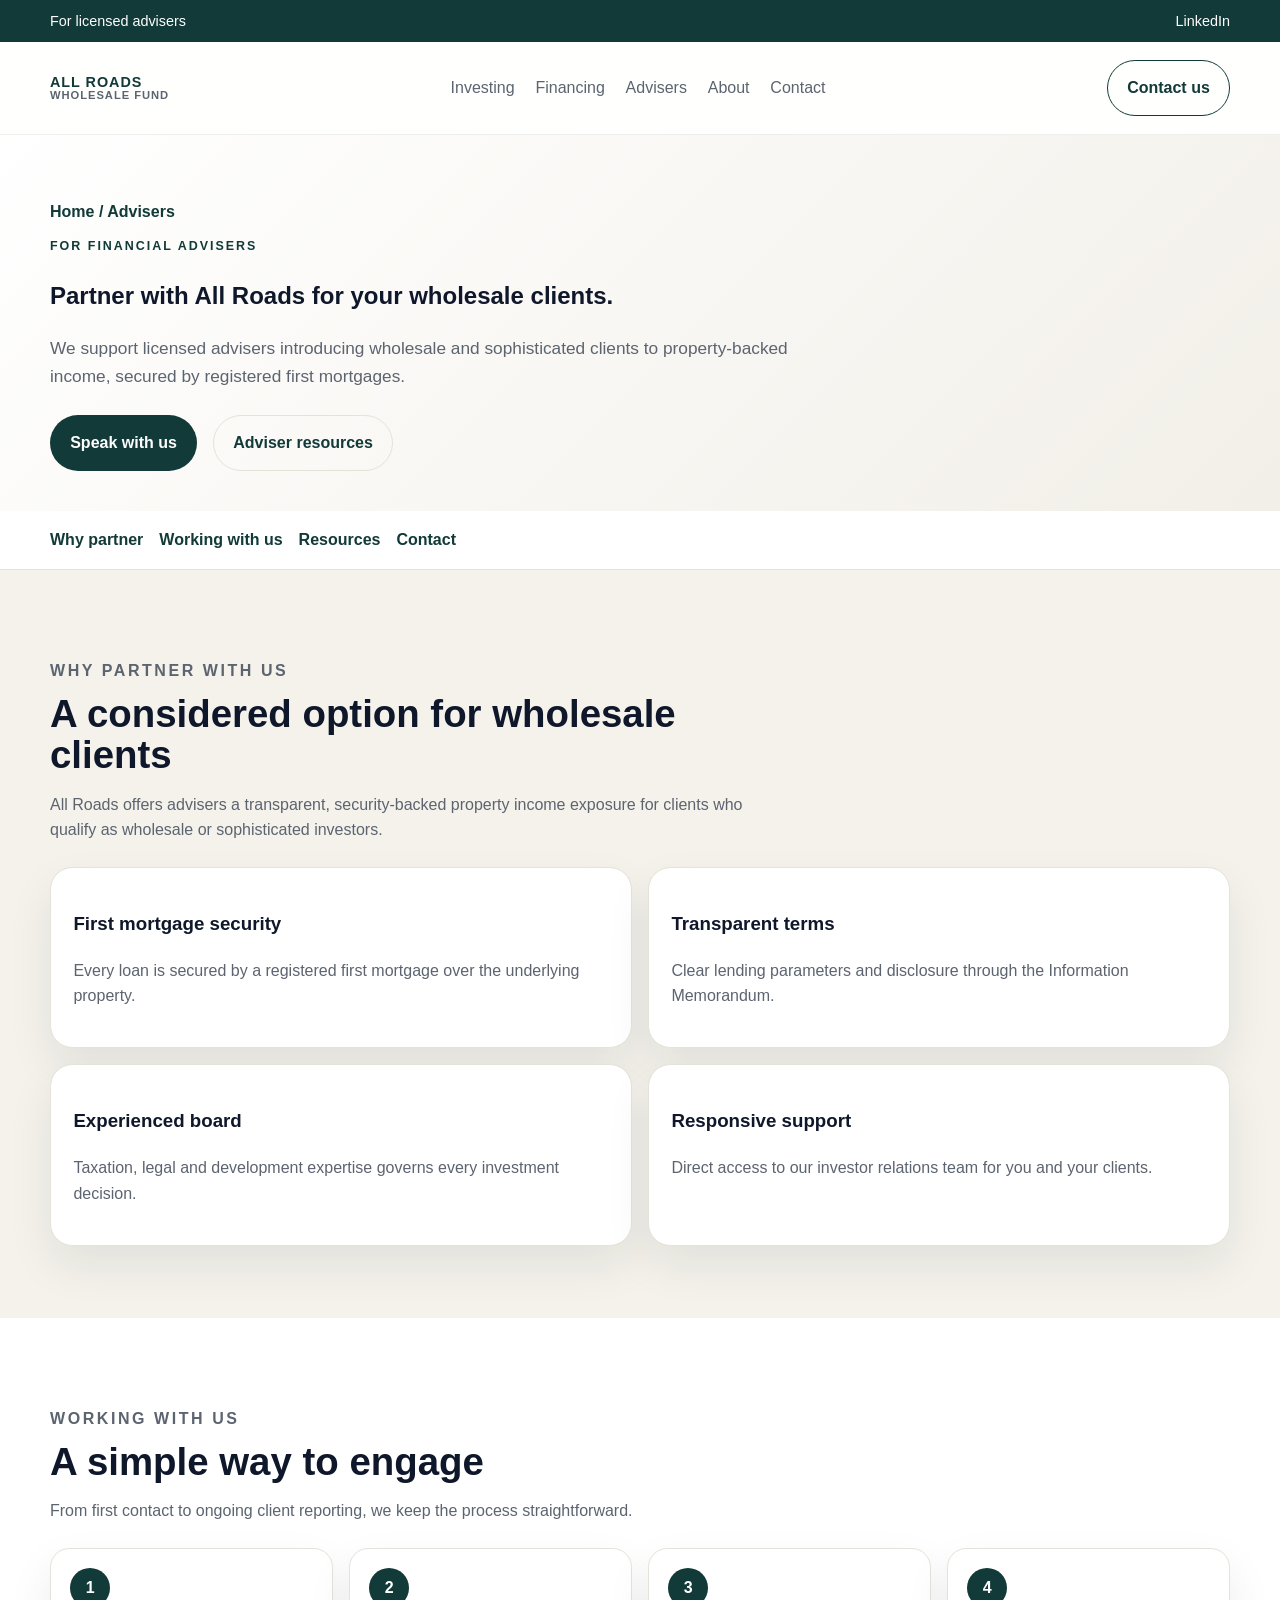
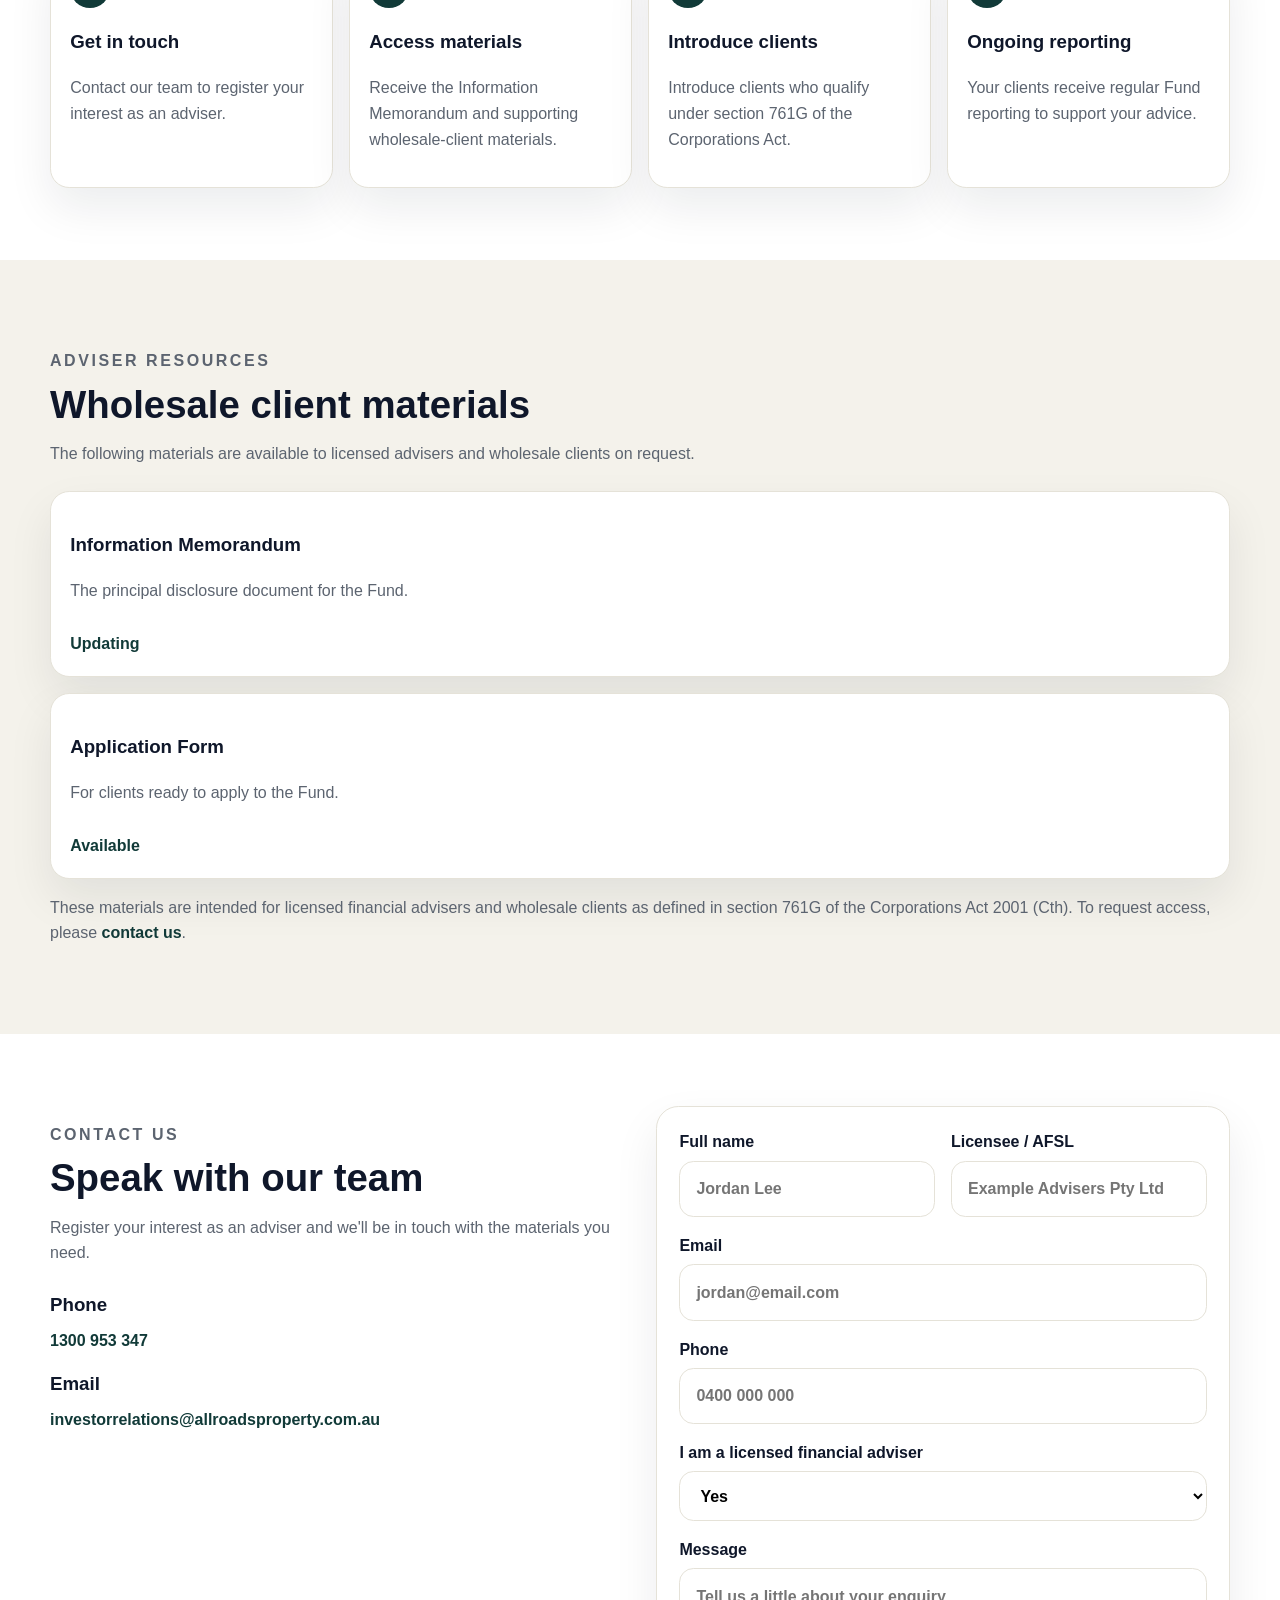
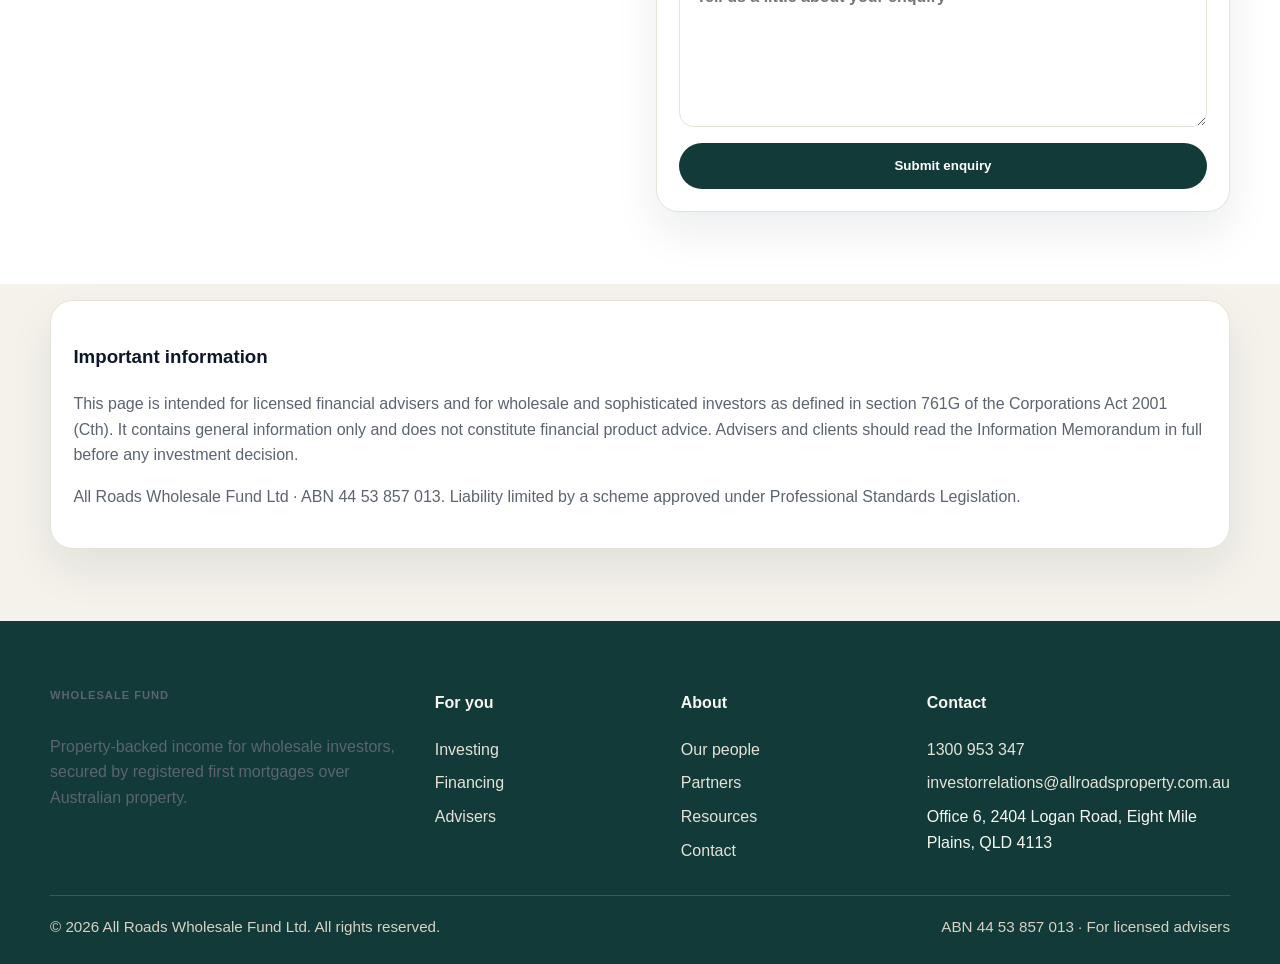
==== advisers.html @ 437513be "Add files via upload" ====
<!DOCTYPE html>
<html lang="en">
  <head>
    <meta charset="UTF-8" />
    <meta name="viewport" content="width=device-width, initial-scale=1.0" />
    <title>Advisers | All Roads Wholesale Fund</title>
    <meta name="description" content="Support and materials for financial advisers introducing wholesale clients to the Fund." />
    <link rel="stylesheet" href="styles.css" />
  </head>
  <body>
    <div class="announcement-bar">
      <div class="container announcement-inner">
        <span>For licensed advisers</span>
        <a href="#contact">LinkedIn</a>
      </div>
    </div>

    <header class="site-header">
      <div class="container nav-bar">
        <a class="brand" href="index.html">
          <div class="brand-mark">
            <span class="brand-mark__top">ALL ROADS</span>
            <span class="brand-mark__bottom">Wholesale Fund</span>
          </div>
        </a>
        <nav class="nav-links" aria-label="Primary navigation">
          <a href="investing.html">Investing</a>
          <a href="financing.html">Financing</a>
          <a href="advisers.html">Advisers</a>
          <a href="index.html#people">About</a>
          <a href="#contact">Contact</a>
        </nav>
        <a class="button button--ghost" href="#contact">Contact us</a>
      </div>
    </header>

    <main>
      <section class="page-hero">
        <div class="container">
          <div class="breadcrumb"><a href="index.html">Home</a> / Advisers</div>
          <p class="eyebrow">For financial advisers</p>
          <h1>Partner with All Roads for your wholesale clients.</h1>
          <p class="page-hero__text">
            We support licensed advisers introducing wholesale and sophisticated clients to property-backed income, secured by registered first mortgages.
          </p>
          <div class="hero-actions">
            <a class="button" href="#contact">Speak with us</a>
            <a class="button button--secondary" href="#resources">Adviser resources</a>
          </div>
        </div>
      </section>

      <section class="page-nav">
        <div class="container page-nav__inner">
          <a href="#why">Why partner</a>
          <a href="#working">Working with us</a>
          <a href="#resources">Resources</a>
          <a href="#contact">Contact</a>
        </div>
      </section>

      <section class="section" id="why">
        <div class="container">
          <div class="section-heading">
            <p class="eyebrow">Why partner with us</p>
            <h2>A considered option for wholesale clients</h2>
            <p>All Roads offers advisers a transparent, security-backed property income exposure for clients who qualify as wholesale or sophisticated investors.</p>
          </div>
          <div class="feature-list">
            <article>
              <h3>First mortgage security</h3>
              <p>Every loan is secured by a registered first mortgage over the underlying property.</p>
            </article>
            <article>
              <h3>Transparent terms</h3>
              <p>Clear lending parameters and disclosure through the Information Memorandum.</p>
            </article>
            <article>
              <h3>Experienced board</h3>
              <p>Taxation, legal and development expertise governs every investment decision.</p>
            </article>
            <article>
              <h3>Responsive support</h3>
              <p>Direct access to our investor relations team for you and your clients.</p>
            </article>
          </div>
        </div>
      </section>

      <section class="section section--alt" id="working">
        <div class="container">
          <div class="section-heading">
            <p class="eyebrow">Working with us</p>
            <h2>A simple way to engage</h2>
            <p>From first contact to ongoing client reporting, we keep the process straightforward.</p>
          </div>
          <div class="steps-grid">
            <article class="step-card">
              <div class="step-card__number">1</div>
              <h3>Get in touch</h3>
              <p>Contact our team to register your interest as an adviser.</p>
            </article>
            <article class="step-card">
              <div class="step-card__number">2</div>
              <h3>Access materials</h3>
              <p>Receive the Information Memorandum and supporting wholesale-client materials.</p>
            </article>
            <article class="step-card">
              <div class="step-card__number">3</div>
              <h3>Introduce clients</h3>
              <p>Introduce clients who qualify under section 761G of the Corporations Act.</p>
            </article>
            <article class="step-card">
              <div class="step-card__number">4</div>
              <h3>Ongoing reporting</h3>
              <p>Your clients receive regular Fund reporting to support your advice.</p>
            </article>
          </div>
        </div>
      </section>

      <section class="section" id="resources">
        <div class="container">
          <div class="section-heading">
            <p class="eyebrow">Adviser resources</p>
            <h2>Wholesale client materials</h2>
            <p>The following materials are available to licensed advisers and wholesale clients on request.</p>
          </div>
          <div class="document-grid">
            <article class="document-card">
              <h3>Information Memorandum</h3>
              <p>The principal disclosure document for the Fund.</p>
              <span>Updating</span>
            </article>
            <article class="document-card">
              <h3>Application Form</h3>
              <p>For clients ready to apply to the Fund.</p>
              <span>Available</span>
            </article>
          </div>
          <p class="document-note">
            These materials are intended for licensed financial advisers and wholesale clients as defined in section 761G of the Corporations Act 2001 (Cth). To request access, please <a class="text-link" href="#contact">contact us</a>.
          </p>
        </div>
      </section>

      <section class="section section--alt" id="contact">
        <div class="container contact-grid">
          <div>
            <p class="eyebrow">Contact us</p>
            <h2>Speak with our team</h2>
            <p>Register your interest as an adviser and we'll be in touch with the materials you need.</p>
            <div class="contact-list">
              <div>
                <h3>Phone</h3>
                <a href="tel:1300953347">1300 953 347</a>
              </div>
              <div>
                <h3>Email</h3>
                <a href="mailto:investorrelations@allroadsproperty.com.au">investorrelations@allroadsproperty.com.au</a>
              </div>
            </div>
          </div>
          <form class="contact-form">
            <div class="form-row">
              <label>
                <span>Full name</span>
                <input type="text" placeholder="Jordan Lee" />
              </label>
              <label>
                <span>Licensee / AFSL</span>
                <input type="text" placeholder="Example Advisers Pty Ltd" />
              </label>
            </div>
            <label>
              <span>Email</span>
              <input type="email" placeholder="jordan@email.com" />
            </label>
            <label>
              <span>Phone</span>
              <input type="tel" placeholder="0400 000 000" />
            </label>
            <label>
              <span>I am a licensed financial adviser</span>
              <select>
                <option>Yes</option>
                <option>No</option>
              </select>
            </label>
            <label>
              <span>Message</span>
              <textarea rows="5" placeholder="Tell us a little about your enquiry"></textarea>
            </label>
            <button class="button" type="submit">Submit enquiry</button>
          </form>
        </div>
      </section>

      <section class="section section--disclaimer">
        <div class="container disclaimer">
          <h3>Important information</h3>
          <p>
            This page is intended for licensed financial advisers and for wholesale and sophisticated investors as defined in section 761G of the Corporations Act 2001 (Cth). It contains general information only and does not constitute financial product advice. Advisers and clients should read the Information Memorandum in full before any investment decision.
          </p>
          <p>All Roads Wholesale Fund Ltd · ABN 44 53 857 013. Liability limited by a scheme approved under Professional Standards Legislation.</p>
        </div>
      </section>
    </main>

    <footer class="site-footer">
      <div class="container footer-grid">
        <div>
          <a class="brand footer-brand" href="index.html">
            <div class="brand-mark">
              <span class="brand-mark__top">ALL ROADS</span>
              <span class="brand-mark__bottom">Wholesale Fund</span>
            </div>
          </a>
          <p>Property-backed income for wholesale investors, secured by registered first mortgages over Australian property.</p>
        </div>
        <div>
          <h4>For you</h4>
          <ul>
            <li><a href="investing.html">Investing</a></li>
            <li><a href="financing.html">Financing</a></li>
            <li><a href="advisers.html">Advisers</a></li>
          </ul>
        </div>
        <div>
          <h4>About</h4>
          <ul>
            <li><a href="index.html#people">Our people</a></li>
            <li><a href="index.html#partners">Partners</a></li>
            <li><a href="#resources">Resources</a></li>
            <li><a href="#contact">Contact</a></li>
          </ul>
        </div>
        <div>
          <h4>Contact</h4>
          <ul>
            <li><a href="tel:1300953347">1300 953 347</a></li>
            <li><a href="mailto:investorrelations@allroadsproperty.com.au">investorrelations@allroadsproperty.com.au</a></li>
            <li>Office 6, 2404 Logan Road, Eight Mile Plains, QLD 4113</li>
          </ul>
        </div>
      </div>
      <div class="container footer-bottom">
        <span>© 2026 All Roads Wholesale Fund Ltd. All rights reserved.</span>
        <span>ABN 44 53 857 013 · For licensed advisers</span>
      </div>
    </footer>
  </body>
</html>
---- styles.css ----
:root {
  --bg: #f4f2eb;
  --surface: #ffffff;
  --surface-muted: #f8f7f2;
  --text: #0f172a;
  --muted: #5c6470;
  --primary: #113a38;
  --primary-strong: #0b2c2a;
  --accent: #f6c24b;
  --border: #e5e2d8;
  --shadow: 0 20px 45px rgba(15, 23, 42, 0.08);
}

* {
  box-sizing: border-box;
}

html {
  scroll-behavior: smooth;
}

body {
  margin: 0;
  font-family: "Segoe UI", Arial, sans-serif;
  color: var(--text);
  background: var(--bg);
  line-height: 1.6;
}

a {
  color: inherit;
  text-decoration: none;
}

img,
svg {
  display: block;
  max-width: 100%;
}

.container {
  width: min(1180px, calc(100% - 2rem));
  margin: 0 auto;
}

.announcement-bar {
  background: var(--primary);
  color: #fefefe;
  font-size: 0.9rem;
}

.announcement-inner {
  display: flex;
  justify-content: space-between;
  padding: 0.6rem 0;
}

.site-header {
  background: rgba(255, 255, 255, 0.95);
  backdrop-filter: blur(10px);
  position: sticky;
  top: 0;
  z-index: 10;
  border-bottom: 1px solid rgba(17, 58, 56, 0.08);
}

.nav-bar {
  display: flex;
  align-items: center;
  justify-content: space-between;
  padding: 1.1rem 0;
  gap: 1rem;
}

.brand {
  display: inline-flex;
  align-items: center;
  gap: 0.75rem;
  font-weight: 700;
  letter-spacing: 0.06em;
  text-transform: uppercase;
}

.brand-mark {
  display: flex;
  flex-direction: column;
  line-height: 1.05;
}

.brand-mark__top {
  font-size: 0.9rem;
  color: var(--primary);
}

.brand-mark__bottom {
  font-size: 0.7rem;
  color: var(--muted);
}

.nav-links {
  display: flex;
  gap: 1.3rem;
  color: var(--muted);
}

.button {
  display: inline-flex;
  align-items: center;
  justify-content: center;
  background: var(--primary);
  color: #fff;
  padding: 0.9rem 1.2rem;
  border-radius: 999px;
  font-weight: 600;
  border: 1px solid transparent;
  transition: transform 0.2s ease, box-shadow 0.2s ease;
}

.button:hover {
  transform: translateY(-2px);
  box-shadow: var(--shadow);
}

.button--ghost {
  background: transparent;
  color: var(--primary);
  border-color: var(--primary);
}

.button--secondary {
  background: transparent;
  color: var(--primary);
  border-color: var(--border);
}

.hero {
  padding: 5rem 0 3.5rem;
  background: linear-gradient(135deg, #fffffe 0%, var(--bg) 100%);
}

.hero-grid {
  display: grid;
  grid-template-columns: 1.2fr 0.8fr;
  gap: 2.5rem;
  align-items: center;
}

.eyebrow {
  text-transform: uppercase;
  letter-spacing: 0.16em;
  font-size: 0.78rem;
  font-weight: 700;
  color: var(--primary);
  margin-bottom: 0.6rem;
}

.hero h1,
.section h2 {
  font-size: clamp(2rem, 3vw, 3rem);
  line-height: 1.08;
  margin: 0 0 1rem;
}

.hero-text,
.section p,
.disclaimer p,
.contact-list p,
.site-footer p,
.person-card__bio {
  color: var(--muted);
  font-size: 1rem;
}

.hero-actions {
  display: flex;
  flex-wrap: wrap;
  gap: 1rem;
  margin-top: 1.5rem;
}

.hero-note {
  display: inline-flex;
  align-items: center;
  gap: 0.75rem;
  margin-top: 1.5rem;
  color: var(--primary);
  font-weight: 600;
}

.hero-note svg {
  width: 20px;
  height: 20px;
  fill: var(--accent);
}

.hero-visual {
  display: flex;
  justify-content: center;
}

.hero-visual--photo {
  position: relative;
  min-height: 500px;
  align-items: flex-end;
  padding: 1.25rem;
  overflow: hidden;
  border-radius: 2rem;
  box-shadow: var(--shadow);
}

.hero-visual__image {
  position: absolute;
  inset: 0;
  width: 100%;
  height: 100%;
  object-fit: cover;
}

.hero-visual--photo .hero-card {
  position: relative;
  width: 100%;
  background: rgba(11, 44, 42, 0.9);
  backdrop-filter: blur(8px);
}

.image-credit {
  position: absolute;
  top: 0.75rem;
  right: 0.75rem;
  padding: 0.25rem 0.5rem;
  color: rgba(255, 255, 255, 0.9);
  border-radius: 0.4rem;
  background: rgba(15, 23, 42, 0.6);
  font-size: 0.68rem;
}

.property-visual {
  position: relative;
  min-height: 320px;
  margin: 0;
  overflow: hidden;
  border-radius: 1.5rem;
  background: var(--primary);
  box-shadow: var(--shadow);
}

.property-visual img {
  width: 100%;
  height: 100%;
  min-height: inherit;
  object-fit: cover;
}

.property-visual__overlay {
  position: absolute;
  inset: auto 1.25rem 1.25rem;
  display: flex;
  flex-direction: column;
  padding: 1rem 1.1rem;
  color: #fff;
  border: 1px solid rgba(255, 255, 255, 0.24);
  border-radius: 1rem;
  background: rgba(11, 44, 42, 0.9);
  backdrop-filter: blur(8px);
}

.property-visual__overlay strong {
  font-size: 1.45rem;
  line-height: 1.25;
}

.property-visual figcaption {
  position: absolute;
  top: 0.7rem;
  right: 0.7rem;
  padding: 0.25rem 0.5rem;
  color: rgba(255, 255, 255, 0.88);
  border-radius: 0.4rem;
  background: rgba(15, 23, 42, 0.6);
  font-size: 0.68rem;
}

.property-visual figcaption a {
  text-decoration: underline;
  text-underline-offset: 2px;
}

.hero-card {
  width: min(100%, 420px);
  background: linear-gradient(160deg, var(--primary) 0%, #1d4f4c 100%);
  color: white;
  border-radius: 2rem;
  padding: 1.5rem;
  box-shadow: var(--shadow);
}

.hero-card__top {
  display: flex;
  justify-content: space-between;
  font-size: 0.9rem;
  opacity: 0.9;
  margin-bottom: 1.5rem;
}

.hero-card__body {
  display: grid;
  gap: 1rem;
}

.hero-card__stat {
  background: rgba(255, 255, 255, 0.12);
  padding: 1rem;
  border-radius: 1rem;
  display: flex;
  flex-direction: column;
}

.hero-card__stat strong {
  font-size: 1.5rem;
}

.stats-bar {
  padding: 1.5rem 0 3rem;
}

.stat-grid {
  display: grid;
  grid-template-columns: repeat(4, 1fr);
  gap: 1rem;
}

.stat-grid > div {
  background: var(--surface);
  padding: 1.2rem;
  border-radius: 1rem;
  box-shadow: var(--shadow);
}

.stat-grid strong {
  display: block;
  font-size: 1.45rem;
  color: var(--primary);
}

.stat-grid span {
  color: var(--muted);
  font-size: 0.95rem;
}

.section {
  padding: 4.5rem 0;
}

.section--alt {
  background: var(--surface);
}

.intro-grid,
.feature-grid,
.why-grid,
.contact-grid {
  display: grid;
  grid-template-columns: 1fr 1fr;
  gap: 2rem;
  align-items: start;
}

.card-grid,
.people-grid,
.partners-grid {
  display: grid;
  gap: 1rem;
}

.info-card {
  background: var(--surface);
  border: 1px solid var(--border);
  border-radius: 1.2rem;
  padding: 1.4rem;
  box-shadow: var(--shadow);
}

.info-card h3,
.person-card h3,
.partner-card h3,
.contact-list h3 {
  margin: 0 0 0.5rem;
}

.info-card span {
  display: inline-block;
  margin-top: 0.7rem;
  color: var(--primary);
  font-weight: 600;
}

.feature-list {
  display: grid;
  grid-template-columns: repeat(2, 1fr);
  gap: 1rem;
}

.feature-list article,
.quote-card,
.person-card,
.partner-card,
.contact-form,
.cta-banner,
.disclaimer {
  background: var(--surface);
  border: 1px solid var(--border);
  border-radius: 1.4rem;
  padding: 1.4rem;
  box-shadow: var(--shadow);
}

.check-list {
  padding-left: 1.2rem;
  color: var(--muted);
}

.check-list li + li {
  margin-top: 0.6rem;
}

.text-link {
  color: var(--primary);
  font-weight: 700;
}

.quote-card {
  min-height: 260px;
  display: grid;
  align-content: end;
  background: linear-gradient(180deg, var(--accent) 0%, #f3d483 100%);
}

.quote-card__badge {
  width: 70px;
  height: 70px;
  display: grid;
  place-items: center;
  border-radius: 50%;
  background: rgba(17, 58, 56, 0.12);
  font-size: 1.6rem;
  font-weight: 700;
  margin-bottom: 1rem;
}

.section-heading {
  max-width: 720px;
  margin-bottom: 1.5rem;
}

.people-grid {
  grid-template-columns: repeat(3, 1fr);
}

.person-card {
  min-height: 100%;
}

.person-card__initials {
  width: 54px;
  height: 54px;
  border-radius: 50%;
  background: var(--primary);
  color: #fff;
  display: grid;
  place-items: center;
  font-weight: 700;
  margin-bottom: 1rem;
}

.person-card__photo {
  width: 96px;
  height: 96px;
  margin-bottom: 1rem;
  border: 3px solid var(--surface);
  border-radius: 50%;
  object-fit: cover;
  object-position: center top;
  box-shadow: 0 0 0 1px var(--border), 0 10px 24px rgba(15, 23, 42, 0.14);
}

.person-card__title {
  color: var(--primary);
  font-weight: 600;
}

.partners-grid {
  grid-template-columns: repeat(3, 1fr);
}

.partner-card span {
  color: var(--muted);
}

.section--cta {
  padding-top: 1rem;
}

.cta-banner {
  display: flex;
  justify-content: space-between;
  align-items: center;
  gap: 1.5rem;
  background: linear-gradient(135deg, #eef4f3 0%, #f8f3e0 100%);
}

.contact-list {
  display: grid;
  gap: 1rem;
  margin-top: 1.5rem;
}

.contact-list a {
  color: var(--primary);
  font-weight: 600;
}

.contact-form {
  display: grid;
  gap: 1rem;
}

.form-row {
  display: grid;
  grid-template-columns: 1fr 1fr;
  gap: 1rem;
}

label {
  display: grid;
  gap: 0.35rem;
  font-weight: 600;
}

input,
select,
textarea {
  width: 100%;
  font: inherit;
  padding: 0.9rem 1rem;
  border: 1px solid var(--border);
  border-radius: 0.9rem;
  background: #fff;
}

textarea {
  resize: vertical;
}

.section--disclaimer {
  padding-top: 1rem;
}

.site-footer {
  background: var(--primary);
  color: #f8f7f2;
  padding: 3rem 0 1.5rem;
}

.footer-grid {
  display: grid;
  grid-template-columns: 1.3fr 0.8fr 0.8fr 1fr;
  gap: 1.5rem;
}

.footer-brand {
  color: #fff;
  margin-bottom: 1rem;
}

.site-footer ul {
  list-style: none;
  padding: 0;
  margin: 0;
  display: grid;
  gap: 0.5rem;
}

.site-footer a {
  color: #e6e2d8;
}

.footer-bottom {
  margin-top: 2rem;
  padding-top: 1.2rem;
  border-top: 1px solid rgba(255,255,255,0.16);
  display: flex;
  justify-content: space-between;
  gap: 1rem;
  color: #d8d2c6;
  font-size: 0.95rem;
}

.page-hero {
  padding: 4rem 0 2.5rem;
  background: linear-gradient(135deg, #fff 0%, #f2efe8 100%);
}

.page-hero__text {
  max-width: 760px;
  font-size: 1.08rem;
  color: var(--muted);
}

.breadcrumb {
  color: var(--primary);
  font-weight: 600;
  margin-bottom: 0.8rem;
}

.page-nav {
  border-bottom: 1px solid var(--border);
  background: var(--surface);
}

.page-nav__inner {
  display: flex;
  flex-wrap: wrap;
  gap: 1rem;
  padding: 1rem 0;
}

.page-nav__inner a {
  color: var(--primary);
  font-weight: 600;
}

.split-layout {
  display: grid;
  grid-template-columns: 1.2fr 0.8fr;
  gap: 2rem;
  align-items: center;
}

.highlight-card {
  background: linear-gradient(135deg, var(--primary) 0%, #1e4f4c 100%);
  color: #fff;
  border-radius: 1.5rem;
  padding: 2rem;
  min-height: 220px;
  display: grid;
  align-content: center;
  box-shadow: var(--shadow);
}

.highlight-card--accent {
  background: linear-gradient(135deg, #05504e 0%, #2a7872 100%);
}

.highlight-card__value {
  font-size: 2.4rem;
  font-weight: 700;
  margin-bottom: 0.5rem;
}

.criteria-grid,
.terms-grid,
.document-grid {
  display: grid;
  gap: 1rem;
}

.criteria-grid {
  grid-template-columns: repeat(3, 1fr);
}

.terms-grid {
  grid-template-columns: repeat(2, 1fr);
}

.criteria-card,
.terms-grid article,
.document-card,
.faq-item {
  background: var(--surface);
  border: 1px solid var(--border);
  border-radius: 1.2rem;
  padding: 1.2rem;
  box-shadow: var(--shadow);
}

.criteria-card__number {
  color: var(--primary);
  font-weight: 700;
  margin-bottom: 0.6rem;
}

.terms-grid strong {
  display: block;
  color: var(--primary);
  margin-bottom: 0.2rem;
}

.document-card span {
  display: inline-block;
  margin-top: 0.7rem;
  color: var(--primary);
  font-weight: 600;
}

.document-note {
  margin-top: 1rem;
  color: var(--muted);
}

.steps-grid {
  display: grid;
  grid-template-columns: repeat(4, 1fr);
  gap: 1rem;
}

.step-card {
  background: var(--surface);
  border: 1px solid var(--border);
  border-radius: 1.2rem;
  padding: 1.2rem;
  box-shadow: var(--shadow);
}

.step-card__number {
  width: 40px;
  height: 40px;
  border-radius: 50%;
  background: var(--primary);
  color: #fff;
  display: grid;
  place-items: center;
  font-weight: 700;
  margin-bottom: 1rem;
}

.faq-list {
  display: grid;
  gap: 1rem;
}

@media (max-width: 960px) {
  .hero-grid,
  .intro-grid,
  .feature-grid,
  .why-grid,
  .contact-grid,
  .footer-grid,
  .people-grid,
  .partners-grid,
  .stat-grid {
    grid-template-columns: 1fr;
  }

  .cta-banner {
    flex-direction: column;
    align-items: flex-start;
  }

  .feature-list {
    grid-template-columns: 1fr;
  }

  .steps-grid,
  .criteria-grid,
  .terms-grid,
  .document-grid {
    grid-template-columns: 1fr;
  }

  .split-layout {
    grid-template-columns: 1fr;
  }
}

@media (max-width: 760px) {
  .nav-links {
    display: none;
  }

  .nav-bar {
    flex-wrap: wrap;
  }

  .form-row {
    grid-template-columns: 1fr;
  }

  .announcement-inner,
  .footer-bottom {
    flex-direction: column;
    gap: 0.4rem;
  }
}
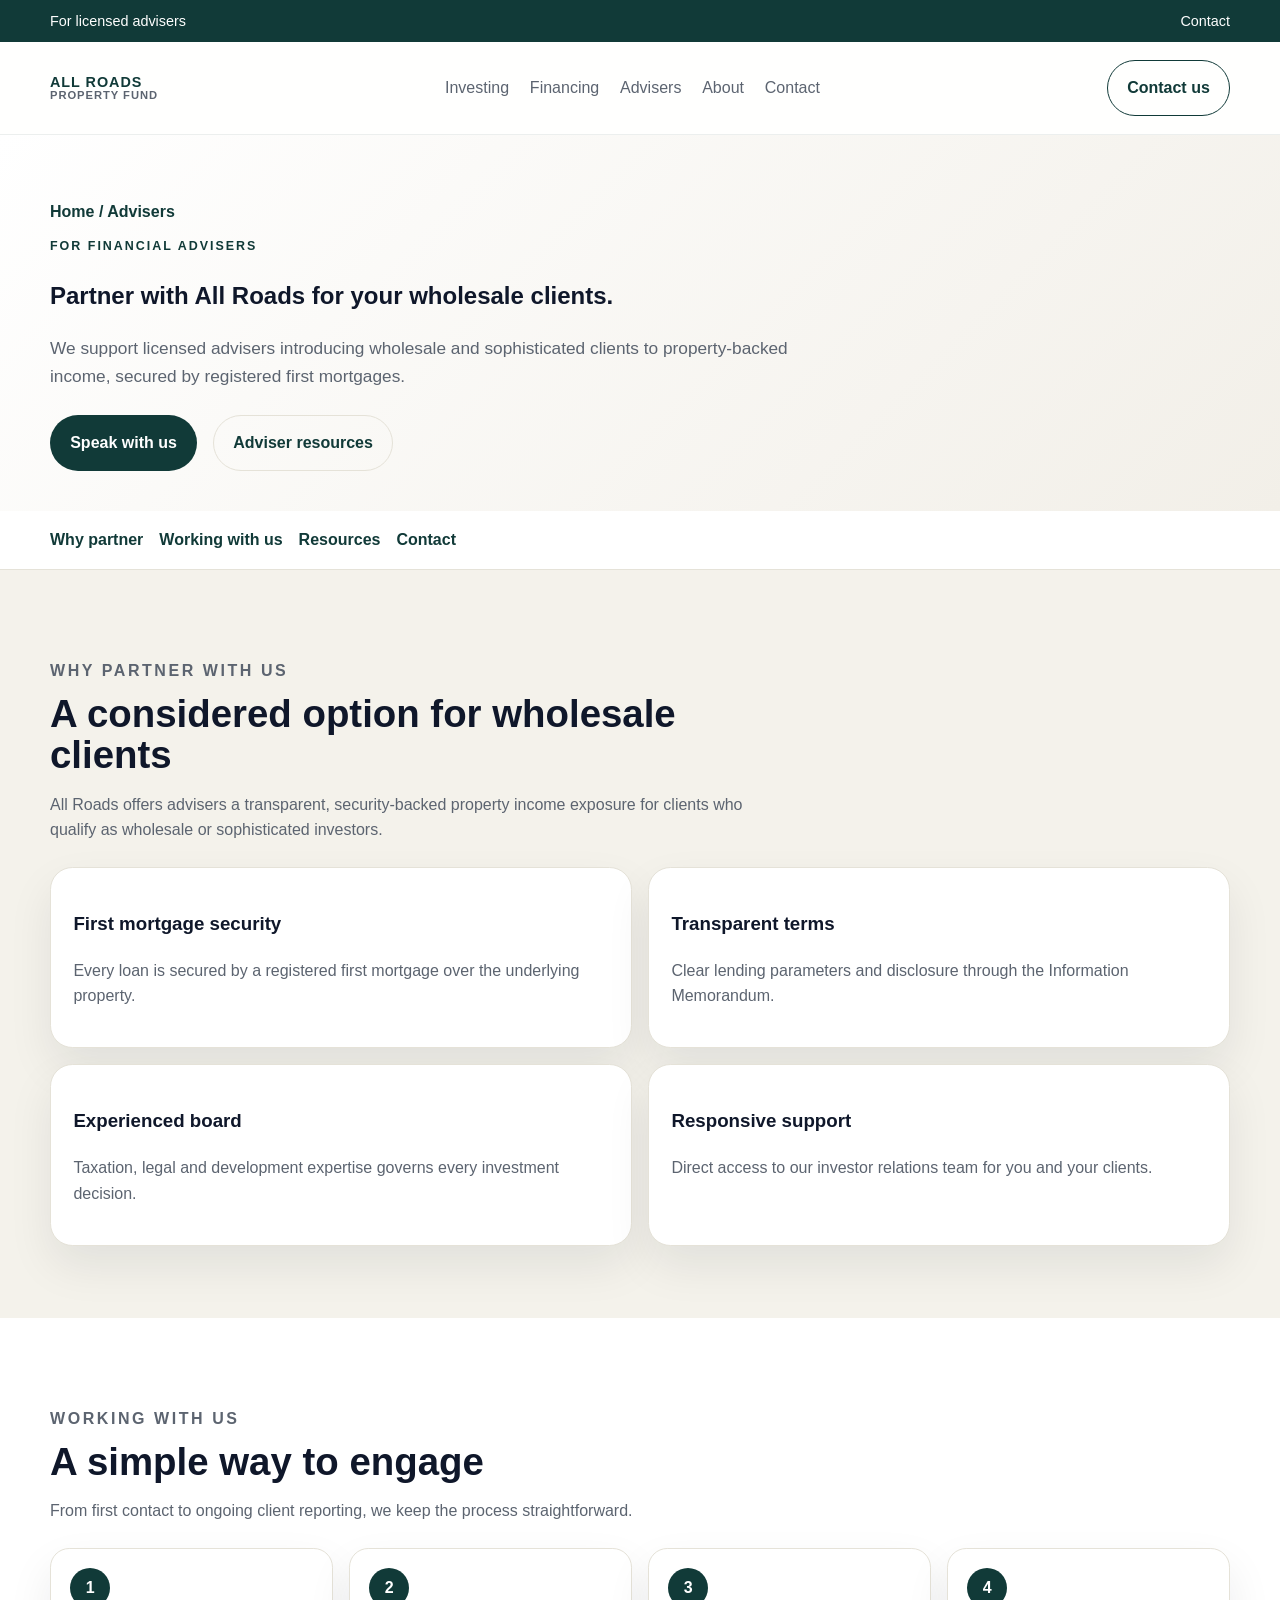
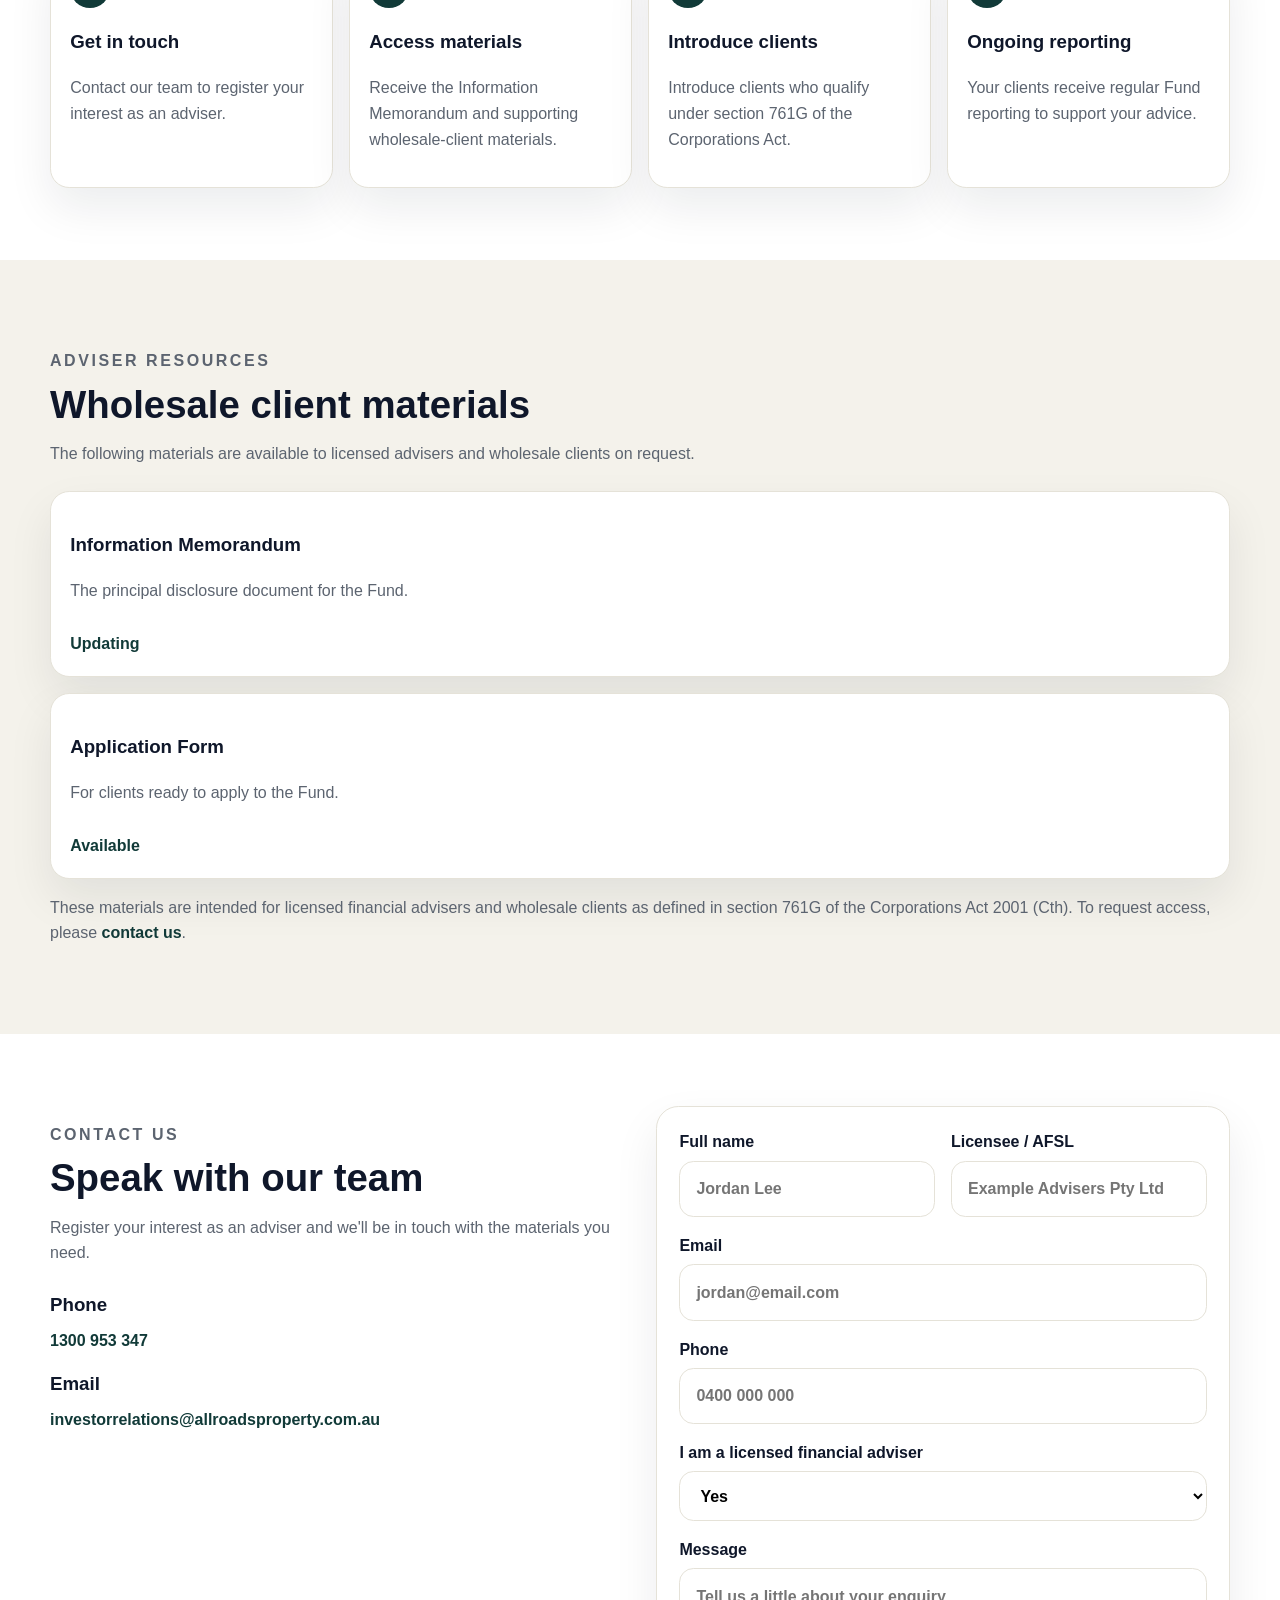
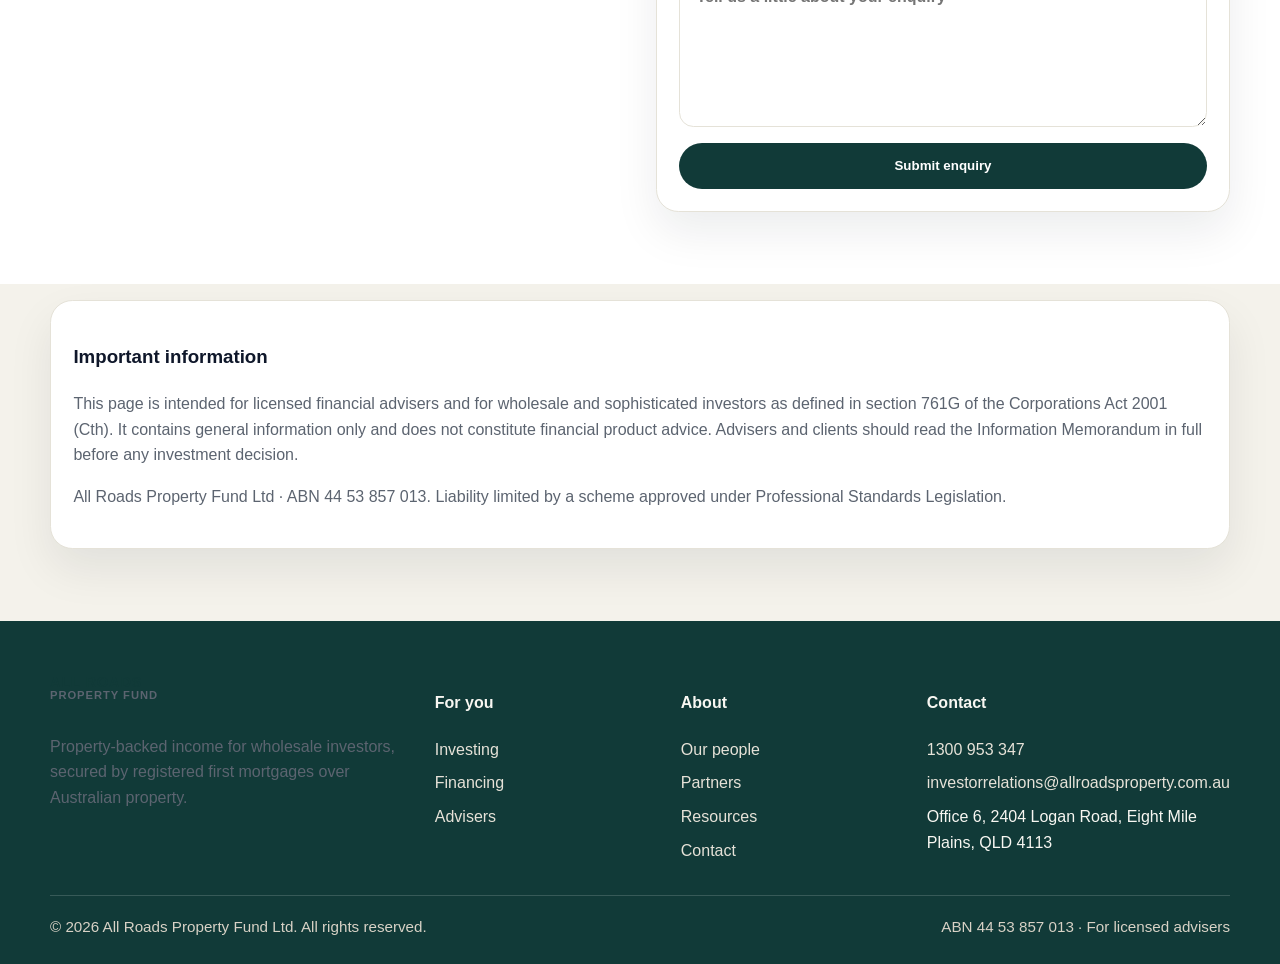
==== commit 86160e4a: "Fix site content inconsistencies" ====
--- a/advisers.html
+++ b/advisers.html
@@ -3,7 +3,7 @@
   <head>
     <meta charset="UTF-8" />
     <meta name="viewport" content="width=device-width, initial-scale=1.0" />
-    <title>Advisers | All Roads Wholesale Fund</title>
+    <title>Advisers | All Roads Property Fund</title>
     <meta name="description" content="Support and materials for financial advisers introducing wholesale clients to the Fund." />
     <link rel="stylesheet" href="styles.css" />
   </head>
@@ -11,7 +11,7 @@
     <div class="announcement-bar">
       <div class="container announcement-inner">
         <span>For licensed advisers</span>
-        <a href="#contact">LinkedIn</a>
+        <a href="#contact">Contact</a>
       </div>
     </div>
 
@@ -20,7 +20,7 @@
         <a class="brand" href="index.html">
           <div class="brand-mark">
             <span class="brand-mark__top">ALL ROADS</span>
-            <span class="brand-mark__bottom">Wholesale Fund</span>
+            <span class="brand-mark__bottom">Property Fund</span>
           </div>
         </a>
         <nav class="nav-links" aria-label="Primary navigation">
@@ -202,7 +202,7 @@
           <p>
             This page is intended for licensed financial advisers and for wholesale and sophisticated investors as defined in section 761G of the Corporations Act 2001 (Cth). It contains general information only and does not constitute financial product advice. Advisers and clients should read the Information Memorandum in full before any investment decision.
           </p>
-          <p>All Roads Wholesale Fund Ltd · ABN 44 53 857 013. Liability limited by a scheme approved under Professional Standards Legislation.</p>
+          <p>All Roads Property Fund Ltd · ABN 44 53 857 013. Liability limited by a scheme approved under Professional Standards Legislation.</p>
         </div>
       </section>
     </main>
@@ -213,7 +213,7 @@
           <a class="brand footer-brand" href="index.html">
             <div class="brand-mark">
               <span class="brand-mark__top">ALL ROADS</span>
-              <span class="brand-mark__bottom">Wholesale Fund</span>
+              <span class="brand-mark__bottom">Property Fund</span>
             </div>
           </a>
           <p>Property-backed income for wholesale investors, secured by registered first mortgages over Australian property.</p>
@@ -245,7 +245,7 @@
         </div>
       </div>
       <div class="container footer-bottom">
-        <span>© 2026 All Roads Wholesale Fund Ltd. All rights reserved.</span>
+        <span>© 2026 All Roads Property Fund Ltd. All rights reserved.</span>
         <span>ABN 44 53 857 013 · For licensed advisers</span>
       </div>
     </footer>
